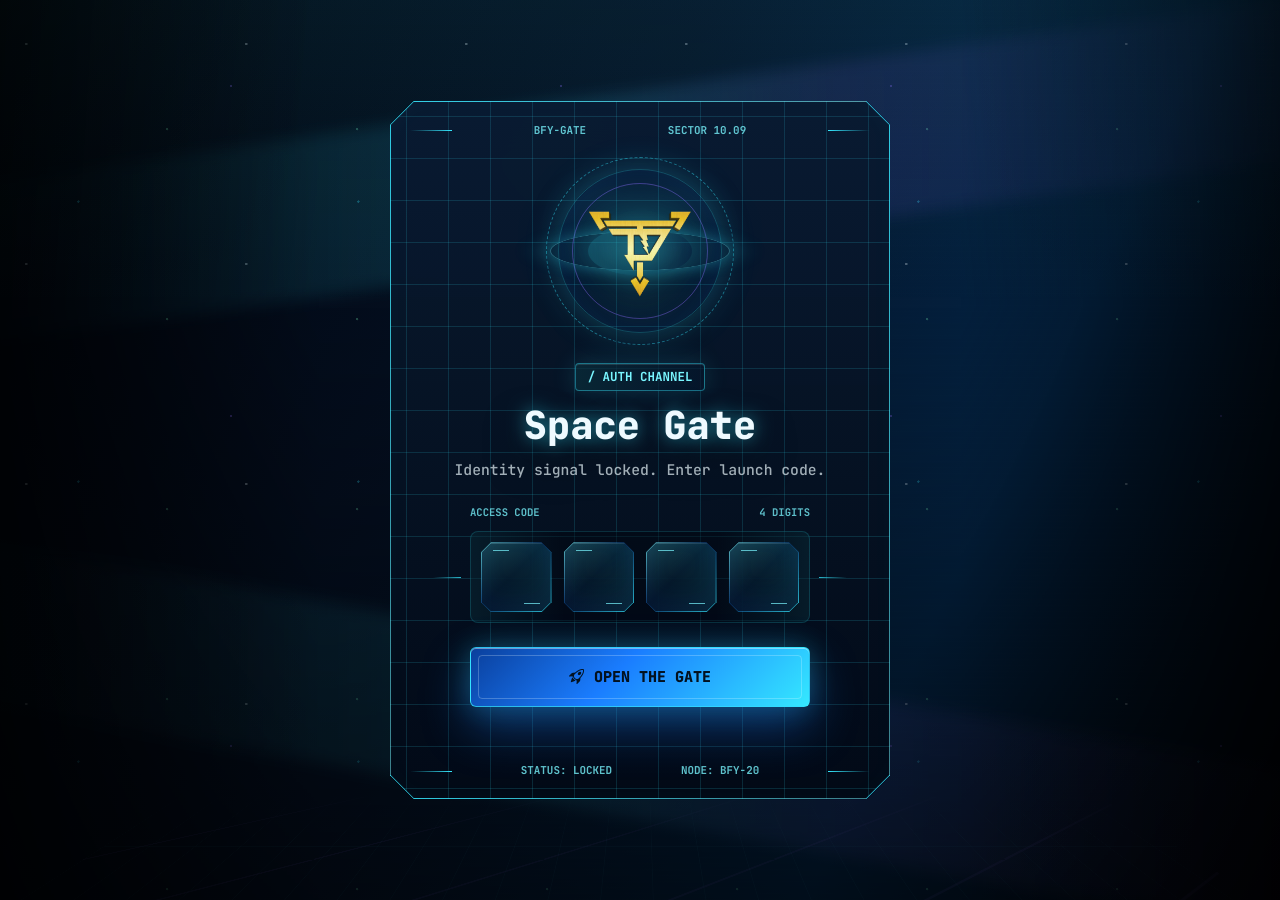
==== index.html @ 8ebcedc8 "Create repo birthday 2026" ====
<!DOCTYPE html>
<html lang="en">
<head>
    <meta charset="UTF-8">
    <meta name="viewport" content="width=device-width, initial-scale=1.0, user-scalable=no">
    <title>THUAAN FY | Space Gate</title>
    <link href="https://cdn.jsdelivr.net/npm/bootstrap@5.3.0/dist/css/bootstrap.min.css" rel="stylesheet">
    <link href="https://fonts.googleapis.com/css2?family=JetBrains+Mono:wght@400;500;600;700;800&display=swap" rel="stylesheet">
    <link rel="stylesheet" href="https://cdnjs.cloudflare.com/ajax/libs/font-awesome/6.5.2/css/all.min.css">
    <link rel="stylesheet" href="https://cdn.jsdelivr.net/npm/bootstrap-icons@1.11.3/font/bootstrap-icons.css">
    <link rel="stylesheet" href="css/styles.css">
</head>
<body>
    <div class="landscape-notification" id="landscapeNotification">
        <div class="notification-frame" aria-hidden="true"></div>
        <div class="notification-content">
            <span class="notification-kicker">Orbit View</span>
            <h3>Space Gate Ready</h3>
            <p class="instruction-vi">Rotate your phone for the full orbital view.</p>
            <p class="instruction-en">You can also continue in portrait mode.</p>
            <div class="rotate-icon"><i class="bi bi-phone"></i></div>
            <div class="skip-button" onclick="skipLandscapeMode()">
                Continue <i class="bi bi-arrow-right"></i>
            </div>
        </div>
    </div>

    <div class="pin-container" id="pinContainer">
        <div class="ambient-grid" aria-hidden="true"></div>
        <div class="light-ribbon ribbon-one" aria-hidden="true"></div>
        <div class="light-ribbon ribbon-two" aria-hidden="true"></div>

        <div class="pin-card">
            <div class="gate-topbar">
                <span>BFY-GATE</span>
                <span>SECTOR 10.09</span>
            </div>

            <div class="brand-lockup">
                <div class="gate-orbit" aria-hidden="true">
                    <span class="orbit-ring orbit-ring-one"></span>
                    <span class="orbit-ring orbit-ring-two"></span>
                    <span class="orbit-core"></span>
                    <img src="images/logoTP.png" alt="TP logo" class="brand-mark">
                </div>
            </div>

            <span class="brand-kicker">/ AUTH CHANNEL</span>
            <h1 class="pin-title">Space Gate</h1>
            <p class="pin-subtitle">Identity signal locked. Enter launch code.</p>

            <div class="code-label">
                <span>ACCESS CODE</span>
                <span>4 DIGITS</span>
            </div>

            <div class="otp-container">
                <div class="otp-slot">
                    <input type="text" class="otp-input" id="otp1" maxlength="1" inputmode="numeric" aria-label="Access code digit 1">
                </div>
                <div class="otp-slot">
                    <input type="text" class="otp-input" id="otp2" maxlength="1" inputmode="numeric" aria-label="Access code digit 2">
                </div>
                <div class="otp-slot">
                    <input type="text" class="otp-input" id="otp3" maxlength="1" inputmode="numeric" aria-label="Access code digit 3">
                </div>
                <div class="otp-slot">
                    <input type="text" class="otp-input" id="otp4" maxlength="1" inputmode="numeric" aria-label="Access code digit 4">
                </div>
            </div>

            <button class="btn pin-btn" onclick="checkPin()">
                <i class="bi bi-rocket-takeoff"></i>
                Open The Gate
            </button>
            <div class="error-message" id="errorMessage"></div>

            <div class="gate-footer">
                <span>STATUS: LOCKED</span>
                <span>NODE: BFY-20</span>
            </div>
        </div>
    </div>

    <div class="matrix-container" id="matrixContainer">
        <canvas class="matrix-rain" id="matrixRain"></canvas>
        <div class="matrix-text" id="matrixText"></div>
    </div>

    <script src="https://cdn.jsdelivr.net/npm/bootstrap@5.3.0/dist/js/bootstrap.bundle.min.js"></script>
    <script src="js/script.js"></script>
</body>
</html>
---- css/styles.css ----
:root {
    --void: #01040b;
    --space: #061324;
    --space-soft: #0a1d34;
    --panel: rgba(3, 13, 29, 0.86);
    --panel-bright: rgba(8, 31, 56, 0.9);
    --cyan: #35e8ff;
    --aqua: #79f6ff;
    --blue: #1a7dff;
    --blue-deep: #0a3f9c;
    --violet: #8f67ff;
    --pink: #ff4fd8;
    --green: #7effbf;
    --text: #eefaff;
    --muted: rgba(238, 250, 255, 0.68);
    --line: rgba(53, 232, 255, 0.32);
    --line-soft: rgba(53, 232, 255, 0.14);
}

* {
    box-sizing: border-box;
    margin: 0;
    padding: 0;
}

html,
body {
    width: 100%;
    min-height: 100%;
}

body {
    background: var(--void);
    color: var(--text);
    font-family: "JetBrains Mono", Consolas, "Courier New", monospace;
    overflow: hidden;
    -webkit-text-size-adjust: 100%;
    text-rendering: geometricPrecision;
}

button,
input {
    font: inherit;
}

.pin-container {
    height: 100vh;
    height: 100svh;
    min-height: 0;
    display: grid;
    place-items: center;
    position: relative;
    isolation: isolate;
    overflow: hidden;
    overflow: clip;
    overscroll-behavior: none;
    scrollbar-width: none;
    padding: 34px 18px;
    background:
        linear-gradient(115deg, rgba(1, 4, 11, 0.99) 0%, rgba(5, 17, 36, 0.98) 42%, rgba(4, 39, 74, 0.9) 72%, rgba(1, 4, 11, 1) 100%),
        repeating-linear-gradient(0deg, rgba(238, 250, 255, 0.026) 0 1px, transparent 1px 6px);
}

.pin-container::-webkit-scrollbar {
    display: none;
}

.pin-container::before {
    content: "";
    position: absolute;
    inset: 0;
    z-index: -4;
    background:
        radial-gradient(circle at 12% 20%, rgba(238, 250, 255, 0.75) 0 1px, transparent 1.4px),
        radial-gradient(circle at 28% 72%, rgba(53, 232, 255, 0.68) 0 1px, transparent 1.4px),
        radial-gradient(circle at 70% 26%, rgba(143, 103, 255, 0.7) 0 1px, transparent 1.4px),
        radial-gradient(circle at 88% 68%, rgba(126, 255, 191, 0.62) 0 1px, transparent 1.4px);
    background-size: 220px 220px, 280px 280px, 330px 330px, 190px 190px;
    opacity: 0.4;
    animation: starShift 19s linear infinite;
}

.pin-container::after {
    content: "";
    position: absolute;
    inset: 0;
    z-index: -1;
    pointer-events: none;
    background:
        linear-gradient(90deg, rgba(0, 0, 0, 0.66), transparent 25%, transparent 75%, rgba(0, 0, 0, 0.66)),
        linear-gradient(180deg, rgba(53, 232, 255, 0.07), transparent 34%, rgba(0, 0, 0, 0.6));
}

.ambient-grid {
    position: absolute;
    inset: -18%;
    z-index: -3;
    opacity: 0.66;
    background:
        linear-gradient(90deg, rgba(53, 232, 255, 0.08) 1px, transparent 1px),
        linear-gradient(0deg, rgba(53, 232, 255, 0.08) 1px, transparent 1px),
        linear-gradient(135deg, transparent 0 49%, rgba(143, 103, 255, 0.14) 49.2% 50%, transparent 50.2% 100%);
    background-size: 74px 74px, 74px 74px, 360px 360px;
    transform: perspective(900px) rotateX(58deg) translateY(22%);
    transform-origin: center bottom;
    mask-image: linear-gradient(180deg, transparent 0%, #000 22%, #000 80%, transparent 100%);
}

.light-ribbon {
    position: absolute;
    left: -16%;
    right: -16%;
    z-index: -2;
    height: 18vh;
    pointer-events: none;
    opacity: 0.68;
    background:
        linear-gradient(90deg, transparent 0%, rgba(53, 232, 255, 0.03) 16%, rgba(53, 232, 255, 0.22) 44%, rgba(143, 103, 255, 0.16) 62%, transparent 100%);
    filter: blur(8px);
    animation: ribbonDrift 10s ease-in-out infinite alternate;
}

.ribbon-one {
    top: 10%;
    transform: skewY(-8deg);
}

.ribbon-two {
    bottom: 9%;
    transform: skewY(10deg);
    animation-delay: -3.5s;
}

.pin-card {
    width: 500px;
    max-width: calc(100vw - 36px);
    max-width: calc(100dvw - 36px);
    min-width: 0;
    min-height: 630px;
    display: flex;
    flex-direction: column;
    align-items: center;
    justify-content: center;
    position: relative;
    padding: 56px 34px 50px;
    border: 0;
    border-radius: 8px;
    background:
        linear-gradient(90deg, var(--line-soft) 1px, transparent 1px) 16px 16px / 42px 42px,
        linear-gradient(0deg, var(--line-soft) 1px, transparent 1px) 16px 16px / 42px 42px,
        linear-gradient(180deg, rgba(10, 29, 52, 0.88), rgba(2, 9, 22, 0.94)),
        var(--panel);
    box-shadow:
        0 36px 100px rgba(0, 0, 0, 0.58),
        0 0 90px rgba(26, 125, 255, 0.2),
        inset 0 1px 0 rgba(238, 250, 255, 0.14);
    overflow: hidden;
    text-align: center;
    backdrop-filter: blur(24px) saturate(132%);
    clip-path: polygon(0 24px, 24px 0, calc(100% - 24px) 0, 100% 24px, 100% calc(100% - 24px), calc(100% - 24px) 100%, 24px 100%, 0 calc(100% - 24px));
}

.pin-card::before,
.pin-card::after {
    content: "";
    position: absolute;
    pointer-events: none;
}

.pin-card::before {
    inset: 0;
    z-index: 4;
    background:
        linear-gradient(90deg, rgba(53, 232, 255, 0.86), rgba(121, 246, 255, 0.5)) 24px 0 / calc(100% - 48px) 1px no-repeat,
        linear-gradient(90deg, rgba(53, 232, 255, 0.86), rgba(121, 246, 255, 0.5)) 24px 100% / calc(100% - 48px) 1px no-repeat,
        linear-gradient(180deg, rgba(53, 232, 255, 0.86), rgba(121, 246, 255, 0.5)) 0 24px / 1px calc(100% - 48px) no-repeat,
        linear-gradient(180deg, rgba(53, 232, 255, 0.86), rgba(121, 246, 255, 0.5)) 100% 24px / 1px calc(100% - 48px) no-repeat,
        linear-gradient(135deg, transparent 47.5%, rgba(53, 232, 255, 0.9) 49.5% 50.5%, transparent 52.5%) 0 0 / 24px 24px no-repeat,
        linear-gradient(45deg, transparent 47.5%, rgba(53, 232, 255, 0.9) 49.5% 50.5%, transparent 52.5%) 100% 0 / 24px 24px no-repeat,
        linear-gradient(45deg, transparent 47.5%, rgba(53, 232, 255, 0.9) 49.5% 50.5%, transparent 52.5%) 0 100% / 24px 24px no-repeat,
        linear-gradient(135deg, transparent 47.5%, rgba(53, 232, 255, 0.9) 49.5% 50.5%, transparent 52.5%) 100% 100% / 24px 24px no-repeat;
    filter: drop-shadow(0 0 8px rgba(53, 232, 255, 0.24));
}

.pin-card::after {
    top: -22%;
    bottom: -22%;
    left: -34%;
    width: 32%;
    z-index: 1;
    background:
        linear-gradient(96deg, transparent 0%, rgba(53, 232, 255, 0.02) 24%, rgba(121, 246, 255, 0.16) 46%, rgba(238, 250, 255, 0.24) 50%, rgba(53, 232, 255, 0.1) 57%, transparent 78%),
        radial-gradient(ellipse at 50% 50%, rgba(121, 246, 255, 0.12), transparent 64%);
    filter: blur(1px);
    mix-blend-mode: screen;
    opacity: 0;
    transform: translate3d(-24%, 0, 0) skewX(-18deg);
    will-change: transform, opacity;
    animation: panelScan 7.2s cubic-bezier(0.22, 0.72, 0.18, 1) infinite;
}

.gate-topbar,
.gate-footer {
    width: calc(100% - 40px);
    display: flex;
    align-items: center;
    justify-content: space-between;
    position: absolute;
    left: 20px;
    z-index: 3;
    color: rgba(121, 246, 255, 0.78);
    font-size: 0.68rem;
    font-weight: 700;
}

.gate-topbar {
    top: 22px;
}

.gate-footer {
    bottom: 20px;
}

.gate-topbar::before,
.gate-topbar::after,
.gate-footer::before,
.gate-footer::after {
    content: "";
    width: 42px;
    height: 1px;
    background: linear-gradient(90deg, transparent, var(--cyan));
}

.gate-topbar::after,
.gate-footer::after {
    transform: rotate(180deg);
}

.brand-lockup {
    width: 100%;
    display: flex;
    justify-content: center;
    position: relative;
    z-index: 2;
    margin-bottom: 18px;
}

.gate-orbit {
    width: 188px;
    height: 188px;
    display: grid;
    place-items: center;
    position: relative;
}

.gate-orbit::before,
.gate-orbit::after,
.orbit-ring,
.orbit-core {
    content: "";
    position: absolute;
    border-radius: 50%;
    pointer-events: none;
}

.gate-orbit::before {
    inset: 12px;
    border: 1px solid rgba(53, 232, 255, 0.25);
    box-shadow:
        0 0 34px rgba(53, 232, 255, 0.22),
        inset 0 0 40px rgba(26, 125, 255, 0.14);
}

.gate-orbit::after {
    inset: 42px 4px;
    border: 1px solid rgba(121, 246, 255, 0.32);
    transform: rotateX(68deg);
    box-shadow: 0 0 34px rgba(53, 232, 255, 0.34);
}

.orbit-ring-one {
    inset: 0;
    border: 1px dashed rgba(53, 232, 255, 0.42);
    animation: orbitSpin 10s linear infinite;
}

.orbit-ring-two {
    inset: 26px;
    border: 1px solid rgba(143, 103, 255, 0.42);
    animation: orbitSpin 7s linear infinite reverse;
}

.orbit-core {
    width: 104px;
    height: 104px;
    background:
        linear-gradient(90deg, rgba(53, 232, 255, 0.24), rgba(26, 125, 255, 0.06)),
        radial-gradient(circle, rgba(121, 246, 255, 0.14), transparent 58%);
    transform: rotateX(62deg);
    box-shadow: 0 0 45px rgba(53, 232, 255, 0.28);
}

.brand-mark {
    width: 112px;
    height: 112px;
    object-fit: contain;
    position: relative;
    z-index: 2;
    filter:
        drop-shadow(0 18px 30px rgba(0, 0, 0, 0.54))
        drop-shadow(0 0 24px rgba(53, 232, 255, 0.64));
    animation: logoFloat 4.5s ease-in-out infinite;
}

.brand-kicker,
.notification-kicker {
    min-height: 28px;
    display: inline-flex;
    align-items: center;
    justify-content: center;
    position: relative;
    z-index: 2;
    padding: 6px 12px;
    border: 1px solid rgba(53, 232, 255, 0.42);
    border-radius: 4px;
    background:
        linear-gradient(90deg, rgba(53, 232, 255, 0.12), rgba(26, 125, 255, 0.08)),
        rgba(2, 8, 18, 0.64);
    color: var(--aqua);
    box-shadow:
        inset 0 1px 0 rgba(238, 250, 255, 0.12),
        0 0 24px rgba(53, 232, 255, 0.16);
    font-size: 0.78rem;
    font-weight: 700;
    line-height: 1;
    text-transform: uppercase;
}

.pin-title {
    width: 100%;
    position: relative;
    z-index: 2;
    margin: 14px 0 12px;
    color: var(--text);
    font-size: 2.42rem;
    font-weight: 800;
    line-height: 1.08;
    text-shadow:
        0 0 18px rgba(53, 232, 255, 0.58),
        0 18px 40px rgba(0, 0, 0, 0.58);
}

.pin-subtitle {
    width: 100%;
    max-width: 450px;
    position: relative;
    z-index: 2;
    margin: 0 0 24px;
    color: var(--muted);
    font-size: 0.92rem;
    font-weight: 500;
    line-height: 1.62;
}

.code-label {
    width: 100%;
    max-width: 340px;
    display: flex;
    align-items: center;
    justify-content: space-between;
    position: relative;
    z-index: 2;
    margin-bottom: 9px;
    color: rgba(121, 246, 255, 0.76);
    font-size: 0.66rem;
    font-weight: 700;
}

.otp-container {
    width: 100%;
    max-width: 340px;
    display: grid;
    grid-template-columns: repeat(4, minmax(0, 1fr));
    gap: 12px;
    position: relative;
    z-index: 2;
    margin: 0 auto 24px;
    padding: 10px;
    border: 1px solid rgba(53, 232, 255, 0.16);
    border-radius: 8px;
    background:
        linear-gradient(90deg, rgba(53, 232, 255, 0.08), transparent 28%, transparent 72%, rgba(53, 232, 255, 0.08)),
        rgba(1, 6, 14, 0.44);
}

.otp-container::before,
.otp-container::after {
    content: "";
    position: absolute;
    top: 50%;
    width: 28px;
    height: 1px;
    background: linear-gradient(90deg, transparent, rgba(53, 232, 255, 0.78));
    pointer-events: none;
}

.otp-container::before {
    right: calc(100% + 10px);
}

.otp-container::after {
    left: calc(100% + 10px);
    transform: rotate(180deg);
}

.otp-slot {
    width: 100%;
    height: 70px;
    position: relative;
    padding: 1px;
    background:
        linear-gradient(135deg, rgba(121, 246, 255, 0.72), rgba(26, 125, 255, 0.32) 46%, rgba(53, 232, 255, 0.78));
    box-shadow:
        0 12px 22px rgba(0, 0, 0, 0.28),
        0 0 18px rgba(53, 232, 255, 0.1);
    clip-path: polygon(0 10px, 10px 0, calc(100% - 10px) 0, 100% 10px, 100% calc(100% - 10px), calc(100% - 10px) 100%, 10px 100%, 0 calc(100% - 10px));
    transition: transform 170ms ease, background 170ms ease, box-shadow 170ms ease;
}

.otp-slot::before,
.otp-slot::after {
    content: "";
    position: absolute;
    z-index: 2;
    width: 16px;
    height: 1px;
    background: rgba(121, 246, 255, 0.7);
    pointer-events: none;
}

.otp-slot::before {
    top: 8px;
    left: 12px;
}

.otp-slot::after {
    right: 12px;
    bottom: 8px;
}

.otp-slot:focus-within {
    background:
        linear-gradient(135deg, rgba(121, 246, 255, 0.98), rgba(26, 125, 255, 0.42) 46%, rgba(53, 232, 255, 1));
    box-shadow:
        0 0 0 4px rgba(53, 232, 255, 0.12),
        0 0 30px rgba(53, 232, 255, 0.4),
        0 14px 26px rgba(0, 0, 0, 0.3);
    transform: translateY(-3px);
}

.otp-slot.filled {
    background:
        linear-gradient(135deg, rgba(126, 255, 191, 0.92), rgba(53, 232, 255, 0.36) 46%, rgba(126, 255, 191, 0.98));
    box-shadow:
        0 0 0 4px rgba(126, 255, 191, 0.08),
        0 0 28px rgba(126, 255, 191, 0.22),
        0 14px 26px rgba(0, 0, 0, 0.3);
}

.otp-input,
.pin-input {
    width: 100%;
    height: 100%;
    border: 0;
    border-radius: 0;
    background:
        linear-gradient(180deg, rgba(53, 232, 255, 0.12), rgba(2, 8, 18, 0.42)),
        rgba(2, 8, 18, 0.78);
    box-shadow:
        inset 0 1px 0 rgba(238, 250, 255, 0.12),
        inset 0 -12px 24px rgba(26, 125, 255, 0.1);
    color: var(--text);
    caret-color: var(--cyan);
    font-size: 1.58rem;
    font-weight: 800;
    line-height: 1;
    text-align: center;
    clip-path: polygon(0 9px, 9px 0, calc(100% - 9px) 0, 100% 9px, 100% calc(100% - 9px), calc(100% - 9px) 100%, 9px 100%, 0 calc(100% - 9px));
    transition: background 170ms ease, color 170ms ease;
}

.otp-input:focus,
.pin-input:focus {
    outline: none;
    background:
        linear-gradient(180deg, rgba(53, 232, 255, 0.2), rgba(26, 125, 255, 0.08)),
        rgba(4, 18, 38, 0.96);
    box-shadow: inset 0 1px 0 rgba(238, 250, 255, 0.18);
}

.otp-input.filled {
    color: var(--green);
    background:
        linear-gradient(180deg, rgba(126, 255, 191, 0.14), rgba(53, 232, 255, 0.08)),
        rgba(4, 18, 38, 0.9);
    box-shadow: inset 0 1px 0 rgba(238, 250, 255, 0.16);
}

.pin-btn {
    width: 100%;
    max-width: 340px;
    min-height: 60px;
    display: inline-flex;
    align-items: center;
    justify-content: center;
    gap: 10px;
    position: relative;
    z-index: 2;
    border: 1px solid rgba(53, 232, 255, 0.72);
    border-radius: 6px;
    background:
        linear-gradient(135deg, var(--blue-deep) 0%, var(--blue) 43%, var(--cyan) 100%);
    color: #03111f;
    box-shadow:
        0 20px 48px rgba(26, 125, 255, 0.38),
        0 0 28px rgba(53, 232, 255, 0.28),
        inset 0 1px 0 rgba(238, 250, 255, 0.44);
    font-size: 0.94rem;
    font-weight: 800;
    line-height: 1.1;
    text-transform: uppercase;
    overflow: hidden;
    transition: transform 170ms ease, box-shadow 170ms ease, filter 170ms ease;
}

.pin-btn::before,
.pin-btn::after {
    content: "";
    position: absolute;
    pointer-events: none;
}

.pin-btn::before {
    inset: 7px;
    border: 1px solid rgba(238, 250, 255, 0.24);
    border-radius: 4px;
}

.pin-btn::after {
    top: -38%;
    bottom: -38%;
    left: -36%;
    width: 24%;
    background: linear-gradient(90deg, transparent, rgba(238, 250, 255, 0.28), transparent);
    filter: blur(0.5px);
    opacity: 0;
    transform: translateX(0) skewX(-22deg);
    animation: buttonSweep 4.8s cubic-bezier(0.3, 0.72, 0.22, 1) infinite;
}

.pin-btn:hover,
.pin-btn:focus-visible {
    color: #020914;
    filter: brightness(1.08);
    transform: translateY(-2px);
    box-shadow:
        0 26px 56px rgba(26, 125, 255, 0.46),
        0 0 40px rgba(53, 232, 255, 0.38),
        inset 0 1px 0 rgba(238, 250, 255, 0.48);
}

.pin-btn:active {
    transform: translateY(0);
}

.error-message {
    min-height: 26px;
    width: 100%;
    max-width: 340px;
    position: relative;
    z-index: 2;
    margin-top: 16px;
    color: var(--pink);
    font-size: 0.82rem;
    font-weight: 700;
    line-height: 1.45;
    opacity: 0;
    transform: translateY(-4px);
    transition: opacity 200ms ease, transform 200ms ease;
}

.error-message.show {
    opacity: 1;
    transform: translateY(0);
}

.bi-bug {
    margin-right: 6px;
}

.matrix-container {
    min-height: 100vh;
    min-height: 100svh;
    position: relative;
    display: none;
    overflow: hidden;
    background:
        linear-gradient(115deg, rgba(1, 3, 9, 1), rgba(4, 21, 44, 0.98) 46%, rgba(1, 7, 18, 1)),
        #000;
}

.matrix-container::before {
    content: "";
    position: absolute;
    inset: 0;
    z-index: 1;
    pointer-events: none;
    background:
        linear-gradient(90deg, rgba(53, 232, 255, 0.08) 1px, transparent 1px),
        linear-gradient(0deg, rgba(53, 232, 255, 0.06) 1px, transparent 1px),
        linear-gradient(180deg, rgba(53, 232, 255, 0.08), transparent 28%, rgba(0, 0, 0, 0.36));
    background-size: 88px 88px, 88px 88px, auto;
    mix-blend-mode: screen;
}

.matrix-container::after {
    content: "";
    position: absolute;
    inset: auto 0 0;
    height: 35%;
    z-index: 2;
    pointer-events: none;
    background: linear-gradient(180deg, transparent, rgba(0, 0, 0, 0.76));
}

.matrix-rain {
    position: absolute;
    inset: 0;
    width: 100%;
    height: 100%;
    pointer-events: none;
    opacity: 0.92;
}

.matrix-text {
    position: absolute;
    top: 50%;
    left: 50%;
    z-index: 10;
    width: 92vw;
    width: 92dvw;
    max-width: 1120px;
    padding: 0 16px;
    color: var(--text);
    font-size: 3rem;
    font-weight: 800;
    line-height: 1.16;
    text-align: center;
    text-shadow:
        0 0 16px rgba(53, 232, 255, 0.78),
        0 0 38px rgba(26, 125, 255, 0.48),
        0 18px 50px rgba(0, 0, 0, 0.76);
    opacity: 0;
    transform: translate(-50%, -50%);
    overflow-wrap: anywhere;
    word-break: normal;
    white-space: normal;
}

.matrix-text.show {
    opacity: 1;
    animation: textGlow 460ms ease-in-out;
}

.matrix-text.fade-out {
    animation: textFadeOut 480ms ease-in-out forwards;
}

.matrix-text .char.glitch-char {
    display: inline-block;
    position: relative;
    color: var(--text);
    opacity: 0;
    text-shadow:
        0 0 10px rgba(53, 232, 255, 0.86),
        0 0 28px rgba(26, 125, 255, 0.54);
    animation: glitchReveal 900ms ease-out forwards;
}

.matrix-text .char.glitch-char::before,
.matrix-text .char.glitch-char::after {
    content: attr(data-text);
    position: absolute;
    inset: 0;
    pointer-events: none;
}

.matrix-text .char.glitch-char::before {
    color: var(--pink);
    z-index: -1;
    animation: glitchRed 560ms ease-out forwards;
    animation-delay: inherit;
}

.matrix-text .char.glitch-char::after {
    color: var(--cyan);
    z-index: -2;
    animation: glitchBlue 560ms ease-out forwards;
    animation-delay: inherit;
}

.holo-particle,
.energy-wave {
    position: absolute;
    pointer-events: none;
    border-radius: 999px;
}

.holo-particle {
    width: 3px;
    height: 3px;
    z-index: 15;
    background: var(--cyan);
    box-shadow: 0 0 12px rgba(53, 232, 255, 0.82);
    animation: holoParticleFloat 2.5s ease-out forwards;
}

.energy-wave {
    width: 4px;
    height: 4px;
    z-index: 14;
    background: var(--cyan);
    box-shadow: 0 0 18px rgba(53, 232, 255, 0.58);
    animation: energyWaveExpand 2s ease-out forwards;
}

.final-display {
    position: absolute;
    top: 50%;
    left: 50%;
    z-index: 10;
    width: 92vw;
    width: 92dvw;
    max-width: 1040px;
    padding: 24px;
    text-align: center;
    opacity: 0;
    transform: translate(-50%, -50%);
}

.final-display.show {
    opacity: 1;
    animation: finalGlow 1s ease-in-out;
}

.final-display .final-logo {
    width: 620px;
    max-width: 78vw;
    max-width: 78dvw;
    max-height: 68vh;
    height: auto;
    object-fit: contain;
    opacity: 0;
    transform: scale(0.86);
    filter:
        drop-shadow(0 28px 50px rgba(0, 0, 0, 0.76))
        drop-shadow(0 0 32px rgba(53, 232, 255, 0.66));
    animation: logoAppear 1.45s ease-out forwards;
}

.final-display .line {
    margin: 14px 0;
    color: var(--text);
    opacity: 0;
    transform: translateY(18px);
    text-shadow: 0 0 18px rgba(53, 232, 255, 0.62);
    animation: lineSlideIn 0.8s ease-out forwards;
    overflow-wrap: anywhere;
}

.final-display .line:nth-child(1) {
    font-size: 2rem;
    animation-delay: 0s;
}

.final-display .line:nth-child(2) {
    font-size: 2rem;
    animation-delay: 0.3s;
}

.final-display .line:nth-child(3) {
    font-size: 1.8rem;
    animation-delay: 0.6s;
}

.final-display .line:nth-child(4) {
    font-size: 1.8rem;
    animation-delay: 0.9s;
}

.landscape-notification {
    position: fixed;
    inset: 0;
    z-index: 1000;
    display: none;
    place-items: center;
    overflow: hidden;
    padding: 24px;
    background:
        linear-gradient(115deg, rgba(1, 3, 9, 1), rgba(5, 28, 58, 0.96), rgba(6, 6, 22, 1));
    color: var(--text);
}

.landscape-notification::before {
    content: "";
    position: absolute;
    inset: 0;
    opacity: 0.42;
    background:
        radial-gradient(circle at 16% 24%, rgba(238, 250, 255, 0.8) 0 1px, transparent 1.5px),
        radial-gradient(circle at 64% 32%, rgba(53, 232, 255, 0.72) 0 1px, transparent 1.5px),
        radial-gradient(circle at 82% 76%, rgba(143, 103, 255, 0.72) 0 1px, transparent 1.5px);
    background-size: 230px 230px, 280px 280px, 190px 190px;
}

.landscape-notification.show {
    display: grid;
}

.notification-frame {
    position: absolute;
    inset: 22px;
    border: 0;
    border-radius: 8px;
    background:
        linear-gradient(90deg, rgba(53, 232, 255, 0.72), rgba(121, 246, 255, 0.42)) 18px 0 / calc(100% - 36px) 1px no-repeat,
        linear-gradient(90deg, rgba(53, 232, 255, 0.72), rgba(121, 246, 255, 0.42)) 18px 100% / calc(100% - 36px) 1px no-repeat,
        linear-gradient(180deg, rgba(53, 232, 255, 0.72), rgba(121, 246, 255, 0.42)) 0 18px / 1px calc(100% - 36px) no-repeat,
        linear-gradient(180deg, rgba(53, 232, 255, 0.72), rgba(121, 246, 255, 0.42)) 100% 18px / 1px calc(100% - 36px) no-repeat,
        linear-gradient(135deg, transparent 47%, rgba(53, 232, 255, 0.78) 49.5% 50.5%, transparent 53%) 0 0 / 18px 18px no-repeat,
        linear-gradient(45deg, transparent 47%, rgba(53, 232, 255, 0.78) 49.5% 50.5%, transparent 53%) 100% 0 / 18px 18px no-repeat,
        linear-gradient(45deg, transparent 47%, rgba(53, 232, 255, 0.78) 49.5% 50.5%, transparent 53%) 0 100% / 18px 18px no-repeat,
        linear-gradient(135deg, transparent 47%, rgba(53, 232, 255, 0.78) 49.5% 50.5%, transparent 53%) 100% 100% / 18px 18px no-repeat;
    pointer-events: none;
    clip-path: polygon(0 18px, 18px 0, calc(100% - 18px) 0, 100% 18px, 100% calc(100% - 18px), calc(100% - 18px) 100%, 18px 100%, 0 calc(100% - 18px));
}

.notification-frame::before,
.notification-frame::after {
    content: "";
    position: absolute;
    left: 42px;
    right: 42px;
    height: 1px;
    background: linear-gradient(90deg, transparent, rgba(53, 232, 255, 0.74), transparent);
}

.notification-frame::before {
    top: 22px;
}

.notification-frame::after {
    bottom: 22px;
}

.notification-content {
    width: 100%;
    max-width: 560px;
    display: flex;
    flex-direction: column;
    align-items: center;
    justify-content: center;
    position: relative;
    z-index: 2;
    padding: 34px 18px;
    text-align: center;
}

.landscape-notification h3 {
    margin: 18px 0 14px;
    color: var(--text);
    font-size: 2.16rem;
    font-weight: 800;
    line-height: 1.12;
    text-shadow:
        0 0 18px rgba(53, 232, 255, 0.6),
        0 18px 38px rgba(0, 0, 0, 0.52);
}

.landscape-notification .instruction-vi,
.landscape-notification .instruction-en {
    width: 100%;
    max-width: 420px;
    margin: 0 auto;
    color: var(--muted);
    font-size: 0.94rem;
    font-weight: 500;
    line-height: 1.58;
}

.landscape-notification .instruction-en {
    margin-top: 6px;
    color: rgba(121, 246, 255, 0.74);
}

.landscape-notification .rotate-icon {
    width: 82px;
    height: 82px;
    display: grid;
    place-items: center;
    margin: 30px 0 8px;
    border: 1px solid rgba(53, 232, 255, 0.32);
    border-radius: 8px;
    background: rgba(4, 18, 38, 0.68);
    color: var(--cyan);
    box-shadow:
        0 0 28px rgba(53, 232, 255, 0.2),
        inset 0 1px 0 rgba(238, 250, 255, 0.12);
    font-size: 2.8rem;
    filter: drop-shadow(0 12px 22px rgba(0, 0, 0, 0.38));
    animation: gentleRotate 3s ease-in-out infinite;
}

.skip-button {
    min-height: 50px;
    display: inline-flex;
    align-items: center;
    justify-content: center;
    gap: 10px;
    margin-top: 24px;
    padding: 0 22px;
    border: 1px solid rgba(53, 232, 255, 0.62);
    border-radius: 6px;
    background: linear-gradient(135deg, var(--blue-deep) 0%, var(--blue) 48%, var(--cyan) 100%);
    color: #02101f;
    box-shadow:
        0 18px 38px rgba(26, 125, 255, 0.34),
        0 0 24px rgba(53, 232, 255, 0.22);
    cursor: pointer;
    font-size: 0.9rem;
    font-weight: 800;
    text-transform: uppercase;
    transition: transform 170ms ease, box-shadow 170ms ease, filter 170ms ease;
}

.skip-button:hover {
    filter: brightness(1.08);
    transform: translateY(-2px);
    box-shadow:
        0 24px 50px rgba(26, 125, 255, 0.4),
        0 0 34px rgba(53, 232, 255, 0.32);
}

.skip-button:active {
    transform: translateY(0);
}

@keyframes starShift {
    from {
        background-position: 0 0, 0 0, 0 0, 0 0;
    }

    to {
        background-position: 220px 220px, -280px 280px, 330px -330px, -190px -190px;
    }
}

@keyframes ribbonDrift {
    from {
        opacity: 0.42;
        translate: -2% 0;
    }

    to {
        opacity: 0.78;
        translate: 2% 0;
    }
}

@keyframes panelScan {
    0%,
    50% {
        opacity: 0;
        transform: translate3d(-24%, 0, 0) skewX(-18deg);
    }

    56% {
        opacity: 0.32;
    }

    68% {
        opacity: 0.2;
    }

    78%,
    100% {
        opacity: 0;
        transform: translate3d(430%, 0, 0) skewX(-18deg);
    }
}

@keyframes buttonSweep {
    0%,
    56% {
        opacity: 0;
        transform: translateX(0) skewX(-22deg);
    }

    62% {
        opacity: 0.6;
    }

    76% {
        opacity: 0.16;
    }

    82%,
    100% {
        opacity: 0;
        transform: translateX(560%) skewX(-22deg);
    }
}

@keyframes orbitSpin {
    from {
        transform: rotate(0deg);
    }

    to {
        transform: rotate(360deg);
    }
}

@keyframes logoFloat {
    0%,
    100% {
        transform: translateY(0);
    }

    50% {
        transform: translateY(-8px);
    }
}

@keyframes errorShake {
    0%,
    100% {
        transform: translateX(0);
    }

    20% {
        transform: translateX(-7px);
    }

    40% {
        transform: translateX(6px);
    }

    60% {
        transform: translateX(-4px);
    }

    80% {
        transform: translateX(3px);
    }
}

@keyframes textGlow {
    0% {
        filter: brightness(0.7);
    }

    55% {
        filter: brightness(1.25);
    }

    100% {
        filter: brightness(1);
    }
}

@keyframes textFadeOut {
    0% {
        opacity: 1;
        transform: translate(-50%, -50%) scale(1);
        filter: blur(0);
    }

    100% {
        opacity: 0;
        transform: translate(-50%, -50%) scale(0.96);
        filter: blur(6px);
    }
}

@keyframes glitchReveal {
    0% {
        opacity: 0;
        transform: translateY(12px) scale(0.96);
        filter: blur(8px);
    }

    18% {
        opacity: 0.7;
        transform: translateY(-2px) scale(1.02);
        filter: blur(2px);
    }

    36% {
        opacity: 0.82;
        transform: translateY(2px) scale(0.99);
        filter: blur(1px);
    }

    70% {
        opacity: 0.96;
        transform: translateY(0) scale(1.01);
        filter: blur(0);
    }

    100% {
        opacity: 1;
        transform: translateY(0) scale(1);
        filter: blur(0);
    }
}

@keyframes glitchRed {
    0% {
        opacity: 0;
        transform: translateX(0);
    }

    20% {
        opacity: 0.52;
        transform: translateX(-4px);
    }

    54% {
        opacity: 0.28;
        transform: translateX(2px);
    }

    100% {
        opacity: 0;
        transform: translateX(0);
    }
}

@keyframes glitchBlue {
    0% {
        opacity: 0;
        transform: translateX(0);
    }

    20% {
        opacity: 0.45;
        transform: translateX(4px);
    }

    54% {
        opacity: 0.24;
        transform: translateX(-2px);
    }

    100% {
        opacity: 0;
        transform: translateX(0);
    }
}

@keyframes logoAppear {
    0% {
        opacity: 0;
        transform: scale(0.86) translateY(20px);
        filter:
            drop-shadow(0 16px 24px rgba(0, 0, 0, 0.6))
            drop-shadow(0 0 6px rgba(53, 232, 255, 0.24));
    }

    62% {
        opacity: 1;
        transform: scale(1.04) translateY(0);
        filter:
            drop-shadow(0 30px 52px rgba(0, 0, 0, 0.76))
            drop-shadow(0 0 38px rgba(53, 232, 255, 0.78));
    }

    100% {
        opacity: 1;
        transform: scale(1) translateY(0);
        filter:
            drop-shadow(0 28px 50px rgba(0, 0, 0, 0.76))
            drop-shadow(0 0 32px rgba(53, 232, 255, 0.66));
    }
}

@keyframes finalGlow {
    0% {
        filter: none;
    }

    50% {
        filter: none;
    }

    100% {
        filter: none;
    }
}

@keyframes lineSlideIn {
    0% {
        opacity: 0;
        transform: translateY(18px);
    }

    100% {
        opacity: 1;
        transform: translateY(0);
    }
}

@keyframes gentleRotate {
    0%,
    12% {
        transform: rotate(0deg);
    }

    72%,
    100% {
        transform: rotate(-90deg);
    }
}

@keyframes holoParticleFloat {
    0% {
        opacity: 1;
        transform: translate(0, 0) scale(1);
    }

    100% {
        opacity: 0;
        transform: translate(var(--end-x), var(--end-y)) scale(0.18);
    }
}

@keyframes energyWaveExpand {
    0% {
        opacity: 0.7;
        transform: scale(1);
    }

    100% {
        opacity: 0;
        transform: scale(16);
    }
}

@keyframes particleDissolve {
    0% {
        opacity: 1;
        transform: translate(0, 0) scale(1);
    }

    100% {
        opacity: 0;
        transform: translate(var(--end-x), var(--end-y)) scale(0.12);
    }
}

@keyframes charFadeOut {
    0% {
        opacity: 1;
        transform: scale(1);
    }

    100% {
        opacity: 0;
        transform: scale(0.92);
    }
}

@keyframes matrixDissolve {
    from {
        opacity: 0;
        transform: scale(0.95);
    }

    to {
        opacity: 1;
        transform: scale(1);
    }
}

@keyframes matrixScramble {
    0%,
    100% {
        transform: translateY(0);
    }

    50% {
        transform: translateY(-2px);
    }
}

@keyframes holographicWave {
    from {
        opacity: 0;
        filter: blur(8px);
    }

    to {
        opacity: 1;
        filter: blur(0);
    }
}

@keyframes scanLine {
    from {
        left: -100%;
        opacity: 0;
    }

    50% {
        opacity: 1;
    }

    to {
        left: 100%;
        opacity: 0;
    }
}

@keyframes holographicDissolve {
    from {
        opacity: 1;
        filter: blur(0);
    }

    to {
        opacity: 0;
        filter: blur(8px);
    }
}

@media screen and (max-width: 768px) {
    body {
        overflow-y: auto;
    }

    .pin-container {
        height: auto;
        min-height: 100vh;
        min-height: 100svh;
        overflow: hidden;
        overflow: clip;
    }
}

@media screen and (max-width: 480px) {
    .pin-container {
        align-items: start;
        padding: 18px 14px;
    }

    .pin-card {
        min-height: calc(100svh - 36px);
        max-width: calc(100vw - 28px);
        max-width: calc(100dvw - 28px);
        padding: 48px 18px 44px;
    }

    .gate-topbar,
    .gate-footer {
        width: calc(100% - 28px);
        left: 14px;
        font-size: 0.54rem;
    }

    .gate-topbar::before,
    .gate-topbar::after,
    .gate-footer::before,
    .gate-footer::after {
        width: 20px;
    }

    .brand-lockup {
        margin-bottom: 14px;
    }

    .gate-orbit {
        width: 156px;
        height: 156px;
    }

    .brand-mark {
        width: 92px;
        height: 92px;
    }

    .brand-kicker,
    .notification-kicker {
        min-height: 26px;
        padding: 6px 10px;
        font-size: 0.66rem;
    }

    .pin-title {
        font-size: 2rem;
    }

    .pin-subtitle {
        max-width: 200px;
        margin-bottom: 20px;
        font-size: 0.78rem;
    }

    .code-label {
        max-width: 296px;
        font-size: 0.58rem;
    }

    .otp-container {
        max-width: 296px;
        gap: 8px;
        padding: 8px;
    }

    .otp-slot {
        height: 58px;
    }

    .otp-input,
    .pin-input {
        height: 100%;
        font-size: 1.24rem;
    }

    .otp-container::before,
    .otp-container::after {
        display: none;
    }

    .pin-btn {
        max-width: 296px;
        min-height: 54px;
        font-size: 0.78rem;
    }

    .matrix-text {
        width: 96vw;
        width: 96dvw;
        padding: 0 10px;
        font-size: 1.82rem;
    }

    .final-display {
        padding: 12px;
    }

    .final-display .final-logo {
        max-width: 86vw;
        max-width: 86dvw;
        max-height: 54vh;
    }

    .landscape-notification h3 {
        font-size: 1.7rem;
    }

    .landscape-notification .instruction-vi,
    .landscape-notification .instruction-en {
        font-size: 0.86rem;
    }

    .landscape-notification .rotate-icon {
        width: 70px;
        height: 70px;
        font-size: 2.35rem;
    }
}

@media screen and (min-width: 481px) and (max-width: 768px) {
    .pin-title {
        font-size: 2.18rem;
    }

    .matrix-text {
        font-size: 2.34rem;
    }

    .final-display .final-logo {
        max-width: 84vw;
        max-width: 84dvw;
        max-height: 58vh;
    }
}

@media screen and (min-width: 769px) {
    .matrix-text {
        font-size: 4rem;
    }

    .final-display .line:nth-child(1) {
        font-size: 3.5rem;
    }

    .final-display .line:nth-child(2) {
        font-size: 2.8rem;
    }

    .final-display .line:nth-child(3),
    .final-display .line:nth-child(4) {
        font-size: 2.3rem;
    }
}

@media screen and (min-width: 769px) and (max-height: 820px) {
    .pin-container {
        padding: 24px 18px;
    }

    .pin-card {
        width: 460px;
        min-height: 0;
        height: calc(100vh - 48px);
        height: calc(100svh - 48px);
        max-height: none;
        padding: 48px 30px 44px;
    }

    .gate-topbar {
        top: 18px;
    }

    .gate-footer {
        bottom: 18px;
    }

    .gate-topbar,
    .gate-footer {
        font-size: 0.62rem;
    }

    .gate-topbar::before,
    .gate-topbar::after,
    .gate-footer::before,
    .gate-footer::after {
        width: 34px;
    }

    .brand-lockup {
        margin-bottom: 12px;
    }

    .gate-orbit {
        width: 154px;
        height: 154px;
    }

    .brand-mark {
        width: 90px;
        height: 90px;
    }

    .brand-kicker,
    .notification-kicker {
        min-height: 26px;
        padding: 5px 11px;
        font-size: 0.68rem;
    }

    .pin-title {
        margin: 12px 0 8px;
        font-size: 2.06rem;
    }

    .pin-subtitle {
        max-width: 330px;
        margin-bottom: 18px;
        font-size: 0.82rem;
        line-height: 1.5;
    }

    .code-label {
        max-width: 320px;
        margin-bottom: 7px;
        font-size: 0.6rem;
    }

    .otp-container {
        max-width: 320px;
        gap: 10px;
        padding: 8px;
        margin-bottom: 18px;
    }

    .otp-slot {
        height: 58px;
    }

    .otp-input,
    .pin-input {
        height: 100%;
        font-size: 1.34rem;
    }

    .pin-btn {
        max-width: 320px;
        min-height: 52px;
        font-size: 0.82rem;
    }

    .error-message {
        min-height: 22px;
        margin-top: 12px;
        font-size: 0.76rem;
    }
}

@media screen and (min-width: 769px) and (max-height: 700px) {
    .pin-container {
        padding: 14px 16px;
    }

    .pin-card {
        width: 430px;
        height: calc(100vh - 28px);
        height: calc(100svh - 28px);
        max-height: none;
        padding: 40px 26px 36px;
    }

    .gate-topbar {
        top: 14px;
    }

    .gate-footer {
        bottom: 14px;
    }

    .gate-topbar,
    .gate-footer {
        width: calc(100% - 32px);
        left: 16px;
        font-size: 0.56rem;
    }

    .gate-topbar::before,
    .gate-topbar::after,
    .gate-footer::before,
    .gate-footer::after {
        width: 24px;
    }

    .brand-lockup {
        margin-bottom: 8px;
    }

    .gate-orbit {
        width: 118px;
        height: 118px;
    }

    .brand-mark {
        width: 70px;
        height: 70px;
    }

    .brand-kicker,
    .notification-kicker {
        min-height: 24px;
        padding: 5px 10px;
        font-size: 0.62rem;
    }

    .pin-title {
        margin: 10px 0 7px;
        font-size: 1.68rem;
    }

    .pin-subtitle {
        max-width: 310px;
        margin-bottom: 12px;
        font-size: 0.72rem;
        line-height: 1.42;
    }

    .code-label {
        max-width: 294px;
        margin-bottom: 6px;
        font-size: 0.55rem;
    }

    .otp-container {
        max-width: 294px;
        gap: 8px;
        padding: 7px;
        margin-bottom: 14px;
    }

    .otp-slot {
        height: 46px;
    }

    .otp-slot::before,
    .otp-slot::after {
        width: 12px;
    }

    .otp-input,
    .pin-input {
        font-size: 1.12rem;
    }

    .pin-btn {
        max-width: 294px;
        min-height: 46px;
        font-size: 0.72rem;
    }

    .error-message {
        min-height: 20px;
        margin-top: 9px;
        font-size: 0.68rem;
    }
}

@media screen and (max-height: 560px) and (orientation: landscape) {
    .pin-container {
        padding: 16px;
    }

    .pin-card {
        min-height: auto;
        padding: 42px 24px 40px;
    }

    .gate-orbit {
        width: 120px;
        height: 120px;
    }

    .brand-mark {
        width: 70px;
        height: 70px;
    }

    .pin-title {
        margin-top: 10px;
        font-size: 1.72rem;
    }

    .pin-subtitle {
        margin-bottom: 14px;
        font-size: 0.76rem;
    }

    .otp-slot {
        height: 48px;
    }

    .otp-input,
    .pin-input {
        height: 100%;
    }

    .pin-btn {
        min-height: 48px;
    }

    .matrix-text {
        font-size: 2.24rem;
    }

    .final-display .final-logo {
        max-height: 78vh;
    }

    .landscape-notification h3 {
        font-size: 1.86rem;
    }
}

@media screen and (min-width: 769px) and (max-height: 600px) {
    .pin-container {
        align-items: start;
        padding: 10px 14px;
    }

    .pin-card {
        width: 400px;
        min-height: 0;
        height: calc(100vh - 20px);
        height: calc(100svh - 20px);
        max-height: none;
        padding: 34px 22px 30px;
    }

    .gate-topbar {
        top: 12px;
    }

    .gate-footer {
        bottom: 12px;
    }

    .gate-topbar,
    .gate-footer {
        width: calc(100% - 28px);
        left: 14px;
        font-size: 0.52rem;
    }

    .gate-topbar::before,
    .gate-topbar::after,
    .gate-footer::before,
    .gate-footer::after {
        width: 18px;
    }

    .brand-lockup {
        margin-bottom: 6px;
    }

    .gate-orbit {
        width: 96px;
        height: 96px;
    }

    .brand-mark {
        width: 58px;
        height: 58px;
    }

    .brand-kicker,
    .notification-kicker {
        min-height: 22px;
        padding: 4px 9px;
        font-size: 0.56rem;
    }

    .pin-title {
        margin: 8px 0 6px;
        font-size: 1.42rem;
    }

    .pin-subtitle {
        max-width: 286px;
        margin-bottom: 9px;
        font-size: 0.64rem;
        line-height: 1.38;
    }

    .code-label {
        max-width: 270px;
        margin-bottom: 5px;
        font-size: 0.5rem;
    }

    .otp-container {
        max-width: 270px;
        gap: 7px;
        padding: 6px;
        margin-bottom: 10px;
    }

    .otp-slot {
        height: 40px;
    }

    .otp-input,
    .pin-input {
        font-size: 1rem;
    }

    .pin-btn {
        max-width: 270px;
        min-height: 40px;
        font-size: 0.64rem;
    }

    .error-message {
        min-height: 18px;
        margin-top: 7px;
        font-size: 0.62rem;
    }
}

@media (prefers-reduced-motion: reduce) {
    *,
    *::before,
    *::after {
        scroll-behavior: auto !important;
        animation-duration: 0.01ms !important;
        animation-iteration-count: 1 !important;
        transition-duration: 0.01ms !important;
    }
}
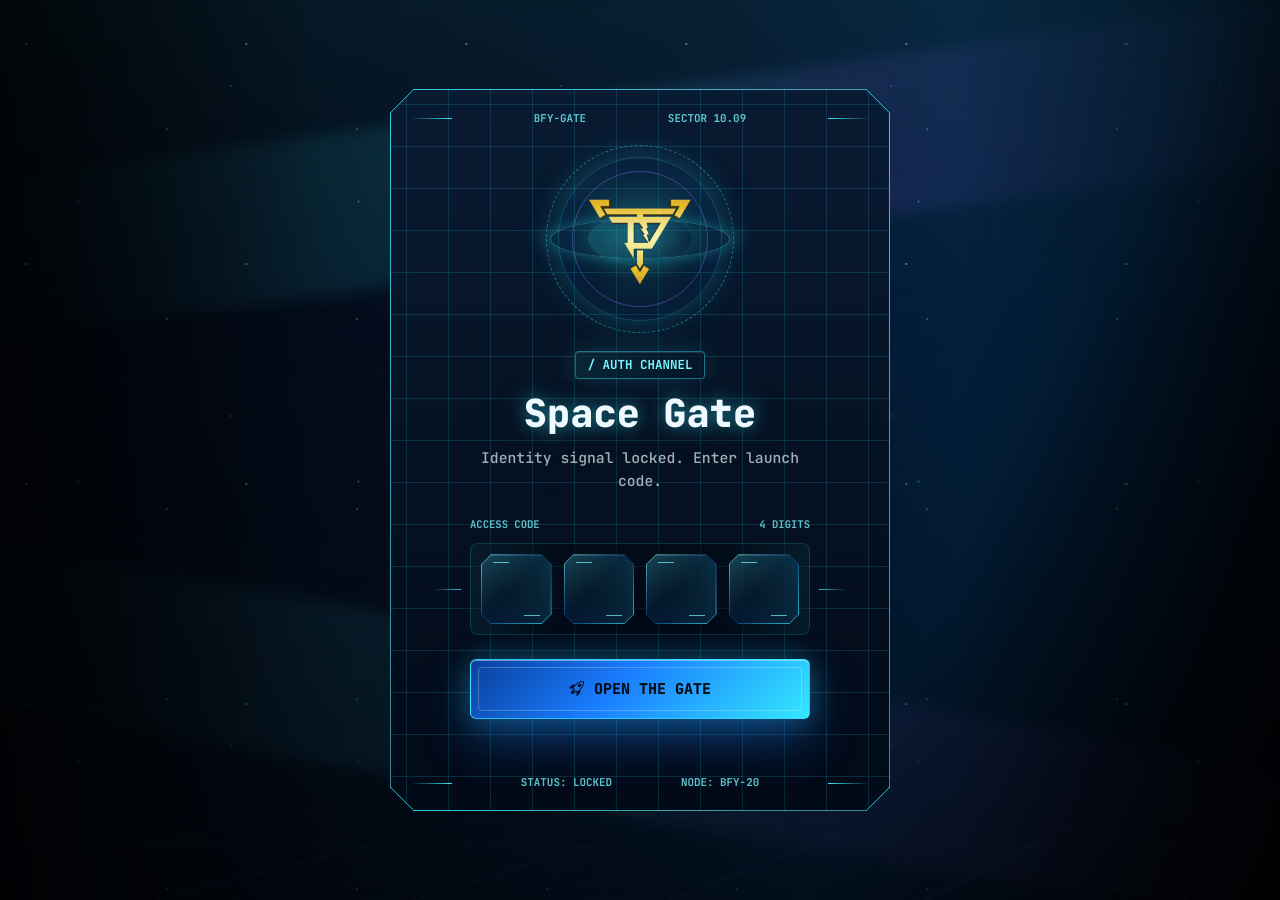
==== commit 1d0e6578: "Update Phao Hoa Final" ====
--- a/index.html
+++ b/index.html
@@ -85,9 +85,21 @@
     <div class="matrix-container" id="matrixContainer">
         <canvas class="matrix-rain" id="matrixRain"></canvas>
         <div class="matrix-text" id="matrixText"></div>
+        <div class="phaohoa-final-screen" id="phaohoaFinalScreen" aria-hidden="true">
+            <iframe
+                id="phaohoaFinalFrame"
+                title="Birthday fireworks finale"
+                data-src="phaohoa/index.html"
+                allowtransparency="true"
+            ></iframe>
+        </div>
+        <img src="images/logoTP.png" alt="" class="final-watermark-logo" aria-hidden="true">
+        <div class="birthday-final-title" id="birthdayFinalTitle" aria-hidden="true">
+            <span>HAPPY BIRTHDAY</span>
+            <span>TO ME</span>
+        </div>
     </div>
 
-    <script src="https://cdn.jsdelivr.net/npm/bootstrap@5.3.0/dist/js/bootstrap.bundle.min.js"></script>
     <script src="js/script.js"></script>
 </body>
 </html>
--- a/css/styles.css
+++ b/css/styles.css
@@ -352,10 +352,10 @@
 
 .pin-subtitle {
     width: 100%;
-    max-width: 450px;
+    max-width: 350px;
     position: relative;
     z-index: 2;
-    margin: 0 0 24px;
+    margin: 0 auto 24px;
     color: var(--muted);
     font-size: 0.92rem;
     font-weight: 500;
@@ -636,6 +636,7 @@
 .matrix-rain {
     position: absolute;
     inset: 0;
+    z-index: 0;
     width: 100%;
     height: 100%;
     pointer-events: none;
@@ -667,6 +668,109 @@
     white-space: normal;
 }
 
+.phaohoa-final-screen {
+    position: absolute;
+    inset: 0;
+    z-index: 30;
+    display: none;
+    overflow: hidden;
+    background: transparent;
+    opacity: 0;
+    pointer-events: none;
+    transition: opacity 900ms ease;
+}
+
+.phaohoa-final-screen.show {
+    display: block;
+    opacity: 1;
+}
+
+.phaohoa-final-screen iframe {
+    width: 100%;
+    height: 100%;
+    display: block;
+    border: 0;
+    background: transparent;
+    pointer-events: none;
+}
+
+.final-watermark-logo {
+    position: absolute;
+    top: 50%;
+    left: 50%;
+    z-index: 36;
+    width: min(520px, 64vw);
+    max-height: 52vh;
+    object-fit: contain;
+    opacity: 0;
+    pointer-events: none;
+    transform: translate(-50%, -50%) scale(0.9);
+    transition: opacity 1200ms ease, transform 1200ms ease;
+}
+
+.birthday-final-title {
+    width: min(980px, calc(100% - 36px));
+    position: absolute;
+    top: 50%;
+    left: 50%;
+    z-index: 40;
+    color: #f4fbff;
+    font-size: 3.35rem;
+    font-weight: 800;
+    line-height: 1.05;
+    letter-spacing: 0;
+    text-align: center;
+    text-transform: uppercase;
+    text-shadow:
+        0 0 14px rgba(238, 250, 255, 0.95),
+        0 0 38px rgba(53, 232, 255, 0.72),
+        0 0 72px rgba(26, 125, 255, 0.5),
+        0 22px 56px rgba(0, 0, 0, 0.86);
+    opacity: 0;
+    pointer-events: none;
+    transform: translate(-50%, -50%) scale(0.96);
+    transition: opacity 900ms ease, transform 900ms ease;
+    overflow-wrap: anywhere;
+    word-break: normal;
+    white-space: normal;
+}
+
+.matrix-container.phaohoa-stage .matrix-rain {
+    opacity: 0.28;
+    filter: blur(4px) saturate(0.72);
+}
+
+.matrix-container.phaohoa-stage::before {
+    opacity: 0.22;
+    filter: blur(3px);
+}
+
+.matrix-container.phaohoa-stage::after {
+    height: 100%;
+    background:
+        radial-gradient(ellipse at 50% 48%, rgba(53, 232, 255, 0.16), transparent 42%),
+        linear-gradient(180deg, rgba(0, 0, 0, 0.26), rgba(0, 0, 0, 0.68));
+}
+
+.matrix-container.phaohoa-stage .matrix-text {
+    opacity: 0;
+    pointer-events: none;
+}
+
+.matrix-container.phaohoa-stage .final-watermark-logo {
+    opacity: 0.12;
+    transform: translate(-50%, -50%) scale(1);
+}
+
+.matrix-container.phaohoa-stage .birthday-final-title {
+    opacity: 1;
+    transform: translate(-50%, -50%) scale(1);
+}
+
+.birthday-final-title span {
+    display: block;
+}
+
 .matrix-text.show {
     opacity: 1;
     animation: textGlow 460ms ease-in-out;
@@ -732,70 +836,6 @@
     background: var(--cyan);
     box-shadow: 0 0 18px rgba(53, 232, 255, 0.58);
     animation: energyWaveExpand 2s ease-out forwards;
-}
-
-.final-display {
-    position: absolute;
-    top: 50%;
-    left: 50%;
-    z-index: 10;
-    width: 92vw;
-    width: 92dvw;
-    max-width: 1040px;
-    padding: 24px;
-    text-align: center;
-    opacity: 0;
-    transform: translate(-50%, -50%);
-}
-
-.final-display.show {
-    opacity: 1;
-    animation: finalGlow 1s ease-in-out;
-}
-
-.final-display .final-logo {
-    width: 620px;
-    max-width: 78vw;
-    max-width: 78dvw;
-    max-height: 68vh;
-    height: auto;
-    object-fit: contain;
-    opacity: 0;
-    transform: scale(0.86);
-    filter:
-        drop-shadow(0 28px 50px rgba(0, 0, 0, 0.76))
-        drop-shadow(0 0 32px rgba(53, 232, 255, 0.66));
-    animation: logoAppear 1.45s ease-out forwards;
-}
-
-.final-display .line {
-    margin: 14px 0;
-    color: var(--text);
-    opacity: 0;
-    transform: translateY(18px);
-    text-shadow: 0 0 18px rgba(53, 232, 255, 0.62);
-    animation: lineSlideIn 0.8s ease-out forwards;
-    overflow-wrap: anywhere;
-}
-
-.final-display .line:nth-child(1) {
-    font-size: 2rem;
-    animation-delay: 0s;
-}
-
-.final-display .line:nth-child(2) {
-    font-size: 2rem;
-    animation-delay: 0.3s;
-}
-
-.final-display .line:nth-child(3) {
-    font-size: 1.8rem;
-    animation-delay: 0.6s;
-}
-
-.final-display .line:nth-child(4) {
-    font-size: 1.8rem;
-    animation-delay: 0.9s;
 }
 
 .landscape-notification {
@@ -1169,58 +1209,6 @@
     }
 }
 
-@keyframes logoAppear {
-    0% {
-        opacity: 0;
-        transform: scale(0.86) translateY(20px);
-        filter:
-            drop-shadow(0 16px 24px rgba(0, 0, 0, 0.6))
-            drop-shadow(0 0 6px rgba(53, 232, 255, 0.24));
-    }
-
-    62% {
-        opacity: 1;
-        transform: scale(1.04) translateY(0);
-        filter:
-            drop-shadow(0 30px 52px rgba(0, 0, 0, 0.76))
-            drop-shadow(0 0 38px rgba(53, 232, 255, 0.78));
-    }
-
-    100% {
-        opacity: 1;
-        transform: scale(1) translateY(0);
-        filter:
-            drop-shadow(0 28px 50px rgba(0, 0, 0, 0.76))
-            drop-shadow(0 0 32px rgba(53, 232, 255, 0.66));
-    }
-}
-
-@keyframes finalGlow {
-    0% {
-        filter: none;
-    }
-
-    50% {
-        filter: none;
-    }
-
-    100% {
-        filter: none;
-    }
-}
-
-@keyframes lineSlideIn {
-    0% {
-        opacity: 0;
-        transform: translateY(18px);
-    }
-
-    100% {
-        opacity: 1;
-        transform: translateY(0);
-    }
-}
-
 @keyframes gentleRotate {
     0%,
     12% {
@@ -1411,7 +1399,7 @@
     }
 
     .pin-subtitle {
-        max-width: 200px;
+        max-width: 296px;
         margin-bottom: 20px;
         font-size: 0.78rem;
     }
@@ -1455,14 +1443,15 @@
         font-size: 1.82rem;
     }
 
-    .final-display {
-        padding: 12px;
-    }
-
-    .final-display .final-logo {
-        max-width: 86vw;
-        max-width: 86dvw;
-        max-height: 54vh;
+    .birthday-final-title {
+        width: min(320px, calc(100% - 28px));
+        font-size: 1.46rem;
+        line-height: 1.18;
+    }
+
+    .final-watermark-logo {
+        width: min(300px, 76vw);
+        max-height: 38vh;
     }
 
     .landscape-notification h3 {
@@ -1490,11 +1479,11 @@
         font-size: 2.34rem;
     }
 
-    .final-display .final-logo {
-        max-width: 84vw;
-        max-width: 84dvw;
-        max-height: 58vh;
-    }
+    .birthday-final-title {
+        width: min(620px, calc(100% - 36px));
+        font-size: 2.15rem;
+    }
+
 }
 
 @media screen and (min-width: 769px) {
@@ -1502,17 +1491,8 @@
         font-size: 4rem;
     }
 
-    .final-display .line:nth-child(1) {
-        font-size: 3.5rem;
-    }
-
-    .final-display .line:nth-child(2) {
-        font-size: 2.8rem;
-    }
-
-    .final-display .line:nth-child(3),
-    .final-display .line:nth-child(4) {
-        font-size: 2.3rem;
+    .birthday-final-title span {
+        display: inline;
     }
 }
 
@@ -1772,10 +1752,6 @@
 
     .matrix-text {
         font-size: 2.24rem;
-    }
-
-    .final-display .final-logo {
-        max-height: 78vh;
     }
 
     .landscape-notification h3 {
